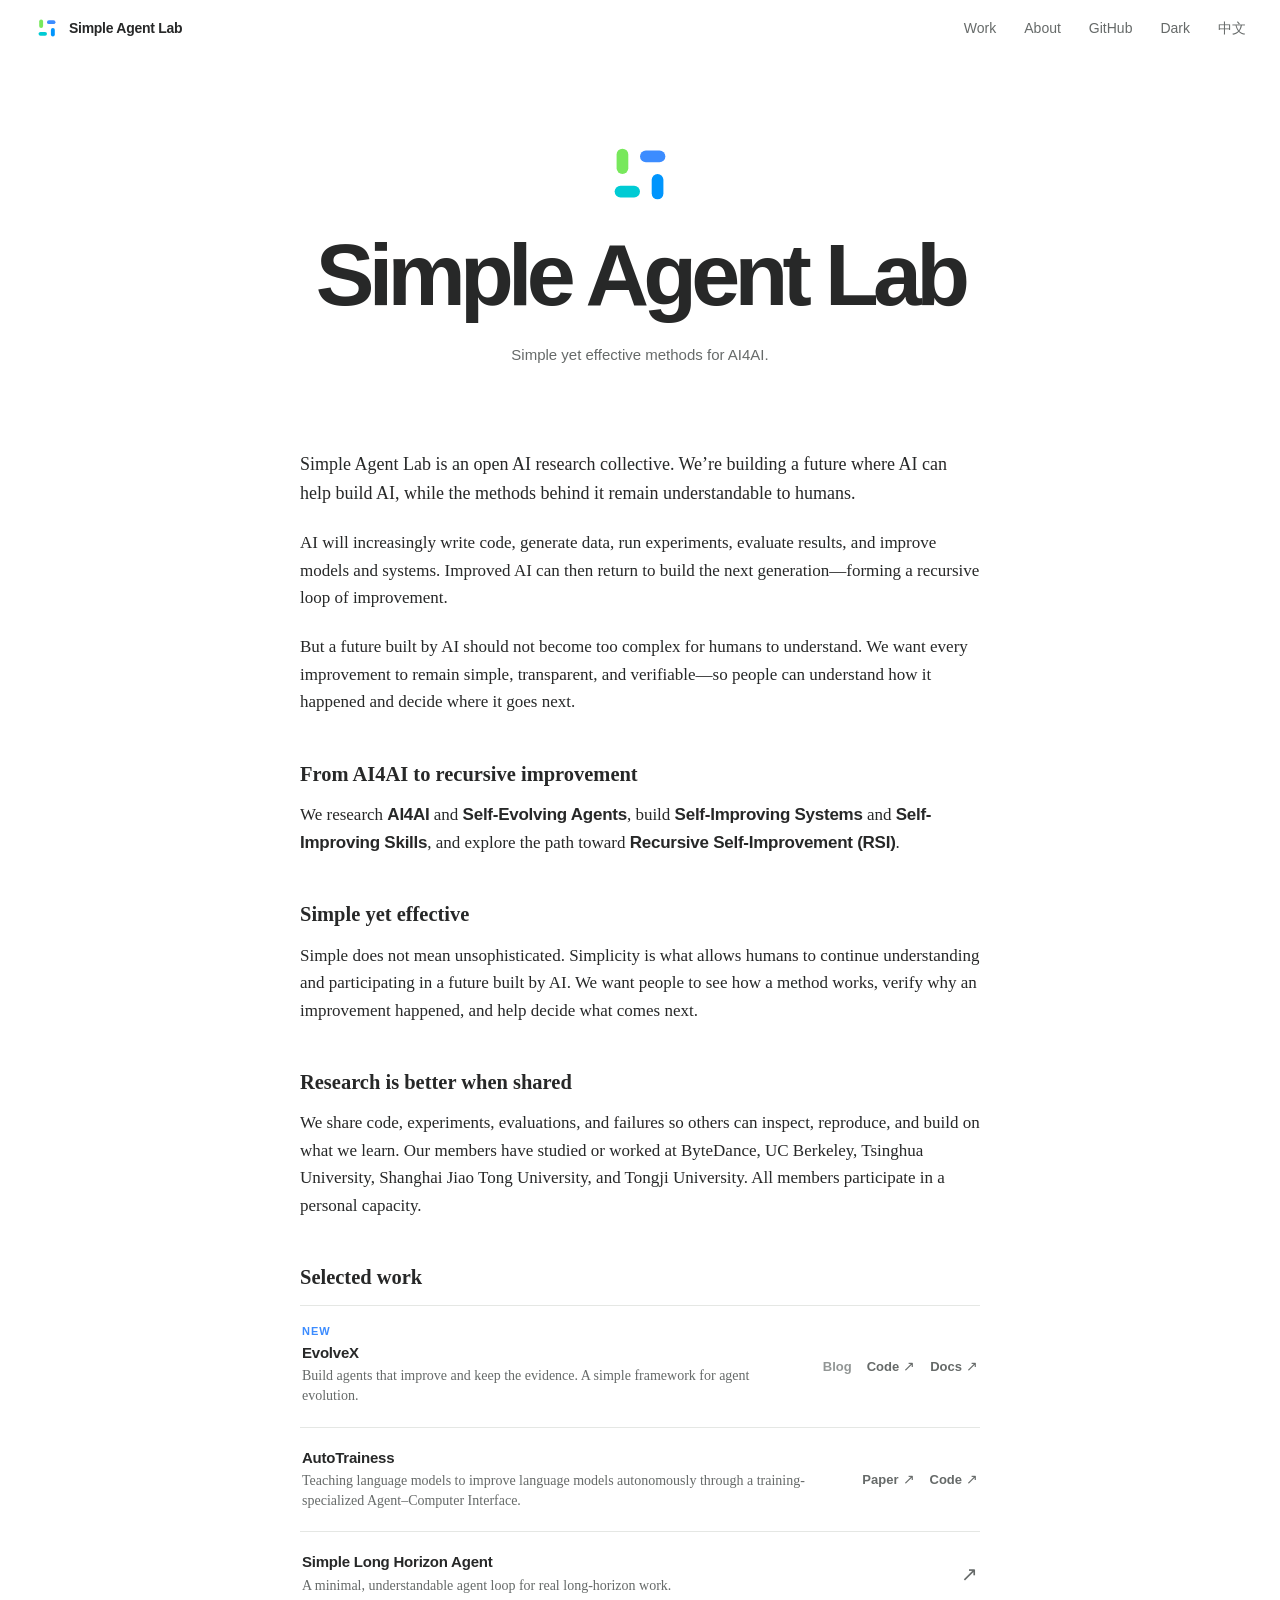
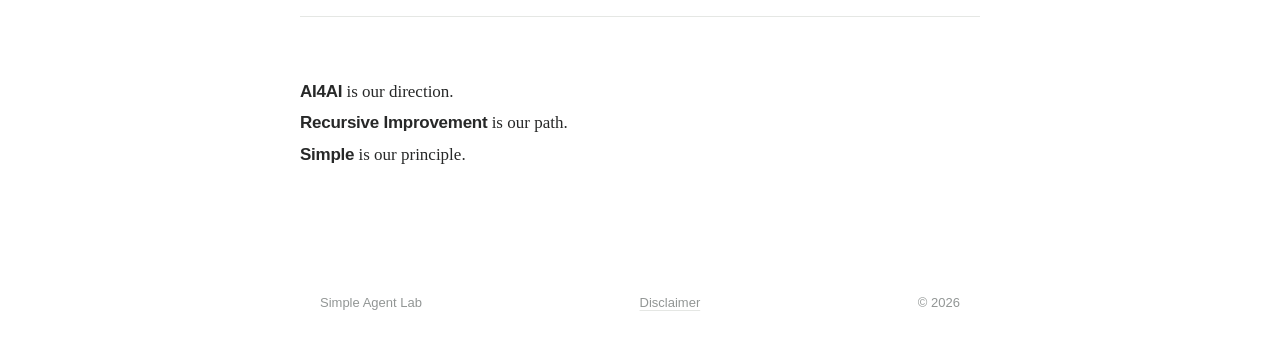
==== index.html @ ffb6e561 "Improve search visibility for EvolveX Add a dedicated indexable /evolvex/ landing page, surface Evol" ====
<!doctype html>
<html lang="en" data-lang="en">
  <head>
    <meta charset="utf-8" />
    <meta name="viewport" content="width=device-width, initial-scale=1" />
    <meta name="theme-color" content="#ffffff" />
    <meta
      name="google-site-verification"
      content="D94IoHgseJNY5YrF_3tcZM9igQlPpZqWRlPSXJP3W_g"
    />

    <title>Simple Agent Lab | EvolveX, Self-Evolving Agents, AI4AI &amp; RSI</title>
    <meta
      name="description"
      content="Simple Agent Lab builds EvolveX, an open-source framework for self-evolving agents, and researches self-improving systems and skills, AI4AI, and recursive self-improvement (RSI)."
    />
    <meta
      name="keywords"
      content="EvolveX, EvolveX framework, EvolveX agent framework, self-evolving agents, self-improving agents, self-improving systems, self-improving skills, agent self-improvement, AI self-improvement, recursive self-improvement, recursive improvement, RSI, AI agents, autonomous agents, adaptive AI agents, agent skills, agentic AI, AI4AI, autonomous AI research, 自进化智能体, 自改进智能体, 自改进系统, 自改进技能, 递归自我改进"
    />
    <meta name="robots" content="index, follow, max-image-preview:large" />
    <link rel="canonical" href="https://simpleagentlab.com/" />

    <meta property="og:title" content="Simple Agent Lab | EvolveX, Self-Evolving Agents, AI4AI &amp; RSI" />
    <meta
      property="og:description"
      content="Simple yet effective methods for self-evolving agents, self-improving systems and skills, AI4AI, and recursive self-improvement (RSI)."
    />
    <meta property="og:type" content="website" />
    <meta property="og:url" content="https://simpleagentlab.com/" />
    <meta property="og:site_name" content="Simple Agent Lab" />
    <meta property="og:image" content="https://simpleagentlab.com/assets/og.png" />
    <meta property="og:image:alt" content="Simple Agent Lab — Simple yet effective methods for AI4AI" />
    <meta property="og:image:width" content="1200" />
    <meta property="og:image:height" content="630" />
    <meta name="twitter:card" content="summary_large_image" />
    <meta name="twitter:title" content="Simple Agent Lab | EvolveX, Self-Evolving Agents, AI4AI &amp; RSI" />
    <meta
      name="twitter:description"
      content="Researching self-evolving agents, self-improving systems and skills, AI4AI, and RSI."
    />
    <meta name="twitter:image" content="https://simpleagentlab.com/assets/og.png" />
    <meta name="twitter:image:alt" content="Simple Agent Lab — Simple yet effective methods for AI4AI" />

    <script type="application/ld+json">
      {
        "@context": "https://schema.org",
        "@graph": [
          {
            "@type": "WebSite",
            "@id": "https://simpleagentlab.com/#website",
            "url": "https://simpleagentlab.com/",
            "name": "Simple Agent Lab",
            "description": "Simple yet effective methods for self-evolving agents, self-improving systems and skills, AI4AI, and recursive self-improvement.",
            "inLanguage": ["en", "zh-CN"],
            "keywords": [
              "EvolveX",
              "Self-evolving agents",
              "Self-improving agents",
              "Self-improving systems",
              "Self-improving skills",
              "Agent self-improvement",
              "AI self-improvement",
              "AI agents",
              "AI4AI",
              "Recursive self-improvement",
              "RSI"
            ],
            "publisher": {
              "@id": "https://simpleagentlab.com/#organization"
            }
          },
          {
            "@type": "Organization",
            "@id": "https://simpleagentlab.com/#organization",
            "url": "https://simpleagentlab.com/",
            "name": "Simple Agent Lab",
            "description": "An open AI research collective studying self-evolving agents, self-improving systems and skills, AI4AI, and recursive self-improvement.",
            "logo": "https://simpleagentlab.com/assets/logo.png",
            "knowsAbout": [
              "EvolveX",
              "Self-evolving agents",
              "Self-improving agents",
              "Self-improving systems",
              "Self-improving skills",
              "Agent self-improvement",
              "AI agents",
              "AI4AI",
              "Recursive self-improvement",
              "RSI"
            ],
            "sameAs": [
              "https://github.com/simple-agent-lab"
            ]
          },
          {
            "@type": "SoftwareSourceCode",
            "@id": "https://simpleagentlab.com/evolvex/#software",
            "name": "EvolveX",
            "url": "https://simpleagentlab.com/evolvex/",
            "codeRepository": "https://github.com/simple-agent-lab/EvolveX",
            "description": "EvolveX is an open-source framework for self-evolving agents: build agents that improve and keep the evidence.",
            "programmingLanguage": "Python",
            "license": "https://www.apache.org/licenses/LICENSE-2.0",
            "author": {
              "@id": "https://simpleagentlab.com/#organization"
            },
            "sameAs": [
              "https://github.com/simple-agent-lab/EvolveX",
              "https://simple-agent-lab.github.io/EvolveX/"
            ]
          }
        ]
      }
    </script>

    <link rel="icon" href="./assets/favicon.svg?v=4" type="image/svg+xml" />
    <link rel="stylesheet" href="./assets/styles.css" />
    <script>
      try {
        var root = document.documentElement;
        var savedLanguage = localStorage.getItem("simple-agent-lab-language-choice");
        var browserLanguages = navigator.languages && navigator.languages.length
          ? navigator.languages
          : [navigator.language || "en"];
        var browserLanguage = browserLanguages.some(function (language) {
          return language.toLowerCase().startsWith("zh");
        }) ? "zh" : "en";
        var language = savedLanguage === "en" || savedLanguage === "zh"
          ? savedLanguage
          : browserLanguage;
        root.dataset.lang = language;
        root.lang = language === "zh" ? "zh-CN" : "en";

        var savedTheme = localStorage.getItem("simple-agent-lab-theme");
        var theme = savedTheme === "light" || savedTheme === "dark"
          ? savedTheme
          : window.matchMedia("(prefers-color-scheme: dark)").matches
            ? "dark"
            : "light";
        root.dataset.theme = theme;
        root.style.colorScheme = theme;
        document.querySelector('meta[name="theme-color"]').setAttribute(
          "content",
          theme === "dark" ? "#111513" : "#ffffff"
        );
      } catch (error) {}
    </script>
    <script src="./assets/site.js" defer></script>
  </head>
  <body>
    <a class="skip-link" href="#main">
      <span class="lang-en" lang="en">Skip to content</span>
      <span class="lang-zh" lang="zh-CN">跳至正文</span>
    </a>

    <header class="site-header">
      <a class="small-brand" href="#top" aria-label="Simple Agent Lab home">
        <img src="./assets/logo.svg" width="26" height="26" alt="" />
        <span>Simple Agent Lab</span>
      </a>
      <nav aria-label="Primary navigation">
        <a href="#work">
          <span class="lang-en" lang="en">Work</span>
          <span class="lang-zh" lang="zh-CN">研究工作</span>
        </a>
        <a href="#about">
          <span class="lang-en" lang="en">About</span>
          <span class="lang-zh" lang="zh-CN">关于我们</span>
        </a>
        <a href="https://github.com/simple-agent-lab" target="_blank" rel="noreferrer">GitHub</a>
        <button class="theme-toggle" type="button" aria-label="Switch to dark theme">
          <span class="theme-action-en" lang="en">Dark</span>
          <span class="theme-action-zh" lang="zh-CN">深色</span>
        </button>
        <button class="language-toggle" type="button" aria-label="切换为中文">中文</button>
      </nav>
    </header>

    <div class="masthead" id="top">
      <img class="masthead-mark" src="./assets/logo.svg" width="78" height="78" alt="Simple Agent Lab loop mark" />
      <h1>Simple Agent Lab</h1>
      <p>
        <span class="lang-en" lang="en">Simple yet effective methods for AI4AI.</span>
        <span class="lang-zh" lang="zh-CN">探索 AI4AI 中 simple yet effective 的方法。</span>
      </p>
    </div>

    <main id="main">
      <article class="manifesto">
        <p class="opening">
          <span class="lang-en" lang="en">Simple Agent Lab is an open AI research collective. We’re building a future where AI can help build AI, while the methods behind it remain understandable to humans.</span>
          <span class="lang-zh" lang="zh-CN">Simple Agent Lab 是一个开放的 AI 研究共同体。我们希望构建一个由 AI 帮助创造、又能被人类理解的未来。</span>
        </p>

        <p>
          <span class="lang-en" lang="en">AI will increasingly write code, generate data, run experiments, evaluate results, and improve models and systems. Improved AI can then return to build the next generation—forming a recursive loop of improvement.</span>
          <span class="lang-zh" lang="zh-CN">AI 将越来越多地编写代码、生成数据、运行实验、评估结果，并改进模型与系统。改进后的 AI 可以继续参与下一轮构建，形成递归的改进闭环。</span>
        </p>

        <p>
          <span class="lang-en" lang="en">But a future built by AI should not become too complex for humans to understand. We want every improvement to remain simple, transparent, and verifiable—so people can understand how it happened and decide where it goes next.</span>
          <span class="lang-zh" lang="zh-CN">但由 AI 构建的未来，不应复杂到无法被人类理解。我们希望每一次改进都保持简单、透明、可验证，让人们能够理解它如何发生，并决定它走向何方。</span>
        </p>

        <h2>
          <span class="lang-en" lang="en">From AI4AI to recursive improvement</span>
          <span class="lang-zh" lang="zh-CN">从 AI4AI 走向递归改进</span>
        </h2>
        <p>
          <span class="lang-en" lang="en">We research <strong>AI4AI</strong> and <strong>Self-Evolving Agents</strong>, build <strong>Self-Improving Systems</strong> and <strong>Self-Improving Skills</strong>, and explore the path toward <strong>Recursive Self-Improvement (RSI)</strong>.</span>
          <span class="lang-zh" lang="zh-CN">我们研究 <strong>AI4AI</strong> 与 <strong>Self-Evolving Agents（自进化智能体）</strong>，构建 <strong>Self-Improving Systems（自改进系统）</strong>与 <strong>Self-Improving Skills（自改进技能）</strong>，并探索通往 <strong>Recursive Self-Improvement（RSI，递归自我改进）</strong> 的路径。</span>
        </p>
        <h2>
          <span class="lang-en" lang="en">Simple yet effective</span>
          <span class="lang-zh" lang="zh-CN">Simple yet effective</span>
        </h2>
        <p>
          <span class="lang-en" lang="en">Simple does not mean unsophisticated. Simplicity is what allows humans to continue understanding and participating in a future built by AI. We want people to see how a method works, verify why an improvement happened, and help decide what comes next.</span>
          <span class="lang-zh" lang="zh-CN">简单不代表简陋，简单是让人类始终能够理解并参与 AI 构建未来的前提。我们希望人们能够看懂方法如何工作，验证改进为何发生，并参与决定下一步。</span>
        </p>

        <h2>
          <span class="lang-en" lang="en">Research is better when shared</span>
          <span class="lang-zh" lang="zh-CN">研究因分享而进步</span>
        </h2>
        <p>
          <span class="lang-en" lang="en">We share code, experiments, evaluations, and failures so others can inspect, reproduce, and build on what we learn. Our members have studied or worked at ByteDance, UC Berkeley, Tsinghua University, Shanghai Jiao Tong University, and Tongji University. All members participate in a personal capacity.</span>
          <span class="lang-zh" lang="zh-CN">我们分享代码、实验、评测与失败，让更多人能够检查、复现并继续推进这些探索。我们的成员曾在 ByteDance、UC Berkeley、清华大学、上海交通大学和同济大学学习或工作。所有成员均以个人身份参与。</span>
        </p>
        <section id="work" class="work-section">
          <h2>
            <span class="lang-en" lang="en">Selected work</span>
            <span class="lang-zh" lang="zh-CN">代表工作</span>
          </h2>
          <div class="work-list">
            <div class="work-item">
              <a
                class="work-summary"
                href="./evolvex/"
                aria-label="EvolveX — self-evolving agent framework"
              >
                <span class="work-tag">
                  <span class="lang-en" lang="en">New</span>
                  <span class="lang-zh" lang="zh-CN">最新</span>
                </span>
                <strong>EvolveX</strong>
                <small>
                  <span class="lang-en" lang="en">Build agents that improve and keep the evidence. A simple framework for agent evolution.</span>
                  <span class="lang-zh" lang="zh-CN">让智能体持续改进，并保留证据。一个简单的智能体进化框架。</span>
                </small>
              </a>
              <span class="work-actions">
                <span class="work-action-soon" aria-disabled="true" title="Coming soon">
                  <span class="lang-en" lang="en">Blog</span>
                  <span class="lang-zh" lang="zh-CN">博客</span>
                </span>
                <a href="https://github.com/simple-agent-lab/EvolveX" target="_blank" rel="noreferrer">
                  <span>Code</span>
                  <b aria-hidden="true">↗</b>
                </a>
                <a href="https://simple-agent-lab.github.io/EvolveX/" target="_blank" rel="noreferrer">
                  <span class="lang-en" lang="en">Docs</span>
                  <span class="lang-zh" lang="zh-CN">文档</span>
                  <b aria-hidden="true">↗</b>
                </a>
              </span>
            </div>
            <div class="work-item">
              <a
                class="work-summary"
                href="https://arxiv.org/abs/2606.31551"
                target="_blank"
                rel="noreferrer"
                aria-label="AutoTrainess paper"
              >
                <strong>AutoTrainess</strong>
                <small>
                  <span class="lang-en" lang="en">Teaching language models to improve language models autonomously through a training-specialized Agent–Computer Interface.</span>
                  <span class="lang-zh" lang="zh-CN">通过面向训练的专用 Agent–Computer Interface，让语言模型自主改进语言模型。</span>
                </small>
              </a>
              <span class="work-actions">
                <a href="https://arxiv.org/abs/2606.31551" target="_blank" rel="noreferrer">
                  <span class="lang-en" lang="en">Paper</span>
                  <span class="lang-zh" lang="zh-CN">论文</span>
                  <b aria-hidden="true">↗</b>
                </a>
                <a href="https://github.com/simple-agent-lab/AutoTrainess" target="_blank" rel="noreferrer">
                  <span>Code</span>
                  <b aria-hidden="true">↗</b>
                </a>
              </span>
            </div>
            <a href="https://github.com/simple-agent-lab/simple-long-horizon-agent" target="_blank" rel="noreferrer">
              <span>
                <strong>Simple Long Horizon Agent</strong>
                <small>
                  <span class="lang-en" lang="en">A minimal, understandable agent loop for real long-horizon work.</span>
                  <span class="lang-zh" lang="zh-CN">一个保持简单、可理解，同时面向真实长程任务的 Agent Loop。</span>
                </small>
              </span>
              <b aria-hidden="true">↗</b>
            </a>
          </div>
        </section>

        <section id="about" class="closing">
          <p><strong>AI4AI</strong> <span class="lang-en" lang="en">is our direction.</span><span class="lang-zh" lang="zh-CN">是我们的方向。</span></p>
          <p><strong>Recursive Improvement</strong> <span class="lang-en" lang="en">is our path.</span><span class="lang-zh" lang="zh-CN">是我们的路径。</span></p>
          <p><strong>Simple</strong> <span class="lang-en" lang="en">is our principle.</span><span class="lang-zh" lang="zh-CN">是我们的原则。</span></p>
        </section>
      </article>
    </main>

    <footer>
      <span>Simple Agent Lab</span>
      <a href="./disclaimer.html">
        <span class="lang-en" lang="en">Disclaimer</span>
        <span class="lang-zh" lang="zh-CN">免责声明</span>
      </a>
      <span>© 2026</span>
    </footer>
  </body>
</html>
---- assets/styles.css ----
:root {
  --bg: #ffffff;
  --fg: #272828;
  --soft: #666a69;
  --faint: #929695;
  --rule: #e5e7e4;
  --header: rgba(255, 255, 255, .94);
  --selection: rgba(0, 203, 212, .18);
  --focus: #3c8cff;
  --blue: #3c8cff;
  --serif: "Iowan Old Style", "Songti SC", "Noto Serif CJK SC", Georgia, serif;
  --sans: -apple-system, BlinkMacSystemFont, "Segoe UI", "PingFang SC", "Microsoft YaHei", sans-serif;
  color-scheme: light dark;
}

:root[data-theme="dark"] {
  --bg: #111513;
  --fg: #eef1ed;
  --soft: #c4cbc7;
  --faint: #939e99;
  --rule: #323a35;
  --header: rgba(17, 21, 19, .94);
  --selection: #5a3a32;
  --focus: #ef8068;
}

* { box-sizing: border-box; margin: 0; padding: 0; }
html { scroll-behavior: smooth; scroll-padding-top: 72px; background: var(--bg); }
body {
  min-height: 100vh;
  color: var(--fg);
  background: var(--bg);
  font-family: var(--serif);
  font-size: 17px;
  line-height: 1.62;
  text-rendering: optimizeLegibility;
  -webkit-font-smoothing: antialiased;
}
a { color: inherit; text-underline-offset: 3px; }
button, a { -webkit-tap-highlight-color: transparent; }
button { font: inherit; }
::selection { background: var(--selection); }
:focus-visible { outline: 2px solid var(--focus); outline-offset: 4px; }
.lang-zh, :root[data-lang="zh"] .lang-en { display: none; }
:root[data-lang="zh"] .lang-zh { display: inline; }
.theme-action-zh, :root[data-lang="zh"] .theme-action-en { display: none; }
:root[data-lang="zh"] .theme-action-zh { display: inline; }

.skip-link {
  position: fixed;
  z-index: 200;
  top: 10px;
  left: 12px;
  transform: translateY(-180%);
  padding: 8px 12px;
  color: #fff;
  background: var(--fg);
  font: 650 13px/1 var(--sans);
}
.skip-link:focus { transform: translateY(0); }

.site-header {
  position: fixed;
  z-index: 100;
  inset: 0 0 auto;
  height: 56px;
  display: flex;
  align-items: center;
  justify-content: space-between;
  padding: 0 clamp(18px, 3vw, 34px);
  background: var(--header);
  backdrop-filter: blur(12px);
}
.small-brand {
  display: flex;
  align-items: center;
  gap: 9px;
  font: 650 14px/1 var(--sans);
  letter-spacing: -.02em;
  text-decoration: none;
}
.site-header nav { display: flex; align-items: center; gap: clamp(14px, 2.4vw, 28px); }
.site-header nav a, .site-header nav button {
  border: 0;
  color: var(--soft);
  background: transparent;
  font: 450 14px/1 var(--sans);
  text-decoration: none;
  cursor: pointer;
}
.site-header nav a:hover, .site-header nav button:hover { color: var(--fg); text-decoration: underline; }

.masthead {
  min-height: 50vh;
  display: flex;
  flex-direction: column;
  align-items: center;
  justify-content: center;
  padding: 128px 24px 78px;
  text-align: center;
}
.masthead-mark {
  width: 78px;
  height: 78px;
  margin-bottom: 20px;
  animation: recursive-loop 6.5s cubic-bezier(.65, -.1, .3, 1.12) .4s infinite;
}
/* Each recursive cycle makes four quarter turns, then rests for two seconds
   before beginning again. */
@keyframes recursive-loop {
  0% { transform: rotate(0turn); }
  10%, 20% { transform: rotate(.25turn); }
  30%, 40% { transform: rotate(.5turn); }
  50%, 60% { transform: rotate(.75turn); }
  70%, 100% { transform: rotate(1turn); }
}
.masthead h1 {
  font: 650 clamp(30px, 7.8vw, 88px)/.95 var(--sans);
  letter-spacing: -.065em;
  white-space: nowrap;
}
.masthead p { margin-top: 27px; color: var(--soft); font: 450 15px/1.4 var(--sans); }

main { width: 100%; padding: 0 20px; }
.manifesto { max-width: 680px; margin: 0 auto; }
.manifesto p { margin-bottom: 1.35rem; }
.manifesto .opening { font-size: 18px; line-height: 1.6; }
.manifesto h2 {
  margin: 2.8rem 0 .8rem;
  font: 700 1.28rem/1.35 var(--serif);
  text-align: left;
}
.manifesto strong {
  font-family: var(--sans);
  font-weight: 700;
  letter-spacing: -.015em;
}
.work-section { scroll-margin-top: 70px; }
.work-list { border-top: 1px solid var(--rule); }
.work-list > a,
.work-item {
  display: flex;
  align-items: center;
  justify-content: space-between;
  gap: 24px;
  padding: 20px 2px;
  border-bottom: 1px solid var(--rule);
}
.work-list > a {
  text-decoration: none;
}
.work-list > a:hover strong { text-decoration: underline; }
.work-list > a > span,
.work-summary { display: flex; flex-direction: column; gap: 3px; }
.work-list strong { font: 700 15px/1.35 var(--sans); }
.work-list small { color: var(--soft); font-size: 14px; line-height: 1.45; }
.work-list b { color: var(--soft); font: 400 20px/1 var(--sans); }
.work-summary {
  flex: 1;
  color: inherit;
  text-decoration: none;
}
.work-tag {
  align-self: flex-start;
  margin-bottom: 3px;
  color: var(--blue);
  font: 700 11px/1 var(--sans);
  letter-spacing: .09em;
  text-transform: uppercase;
}
.work-summary:hover .work-tag { text-decoration: none; }
.work-summary:hover strong { text-decoration: underline; }
.work-actions {
  display: flex;
  flex: 0 0 auto;
  gap: 15px;
}
.work-actions a {
  display: inline-flex;
  align-items: center;
  gap: 4px;
  color: var(--soft);
  font: 600 13px/1 var(--sans);
  text-decoration: none;
}
.work-actions a:hover { color: var(--fg); text-decoration: underline; }
.work-actions b { font-size: 14px; }
.work-action-soon {
  display: inline-flex;
  align-items: center;
  color: var(--faint);
  font: 600 13px/1 var(--sans);
  cursor: default;
}

.closing {
  margin: 3.8rem 0 0;
  padding: 0;
  border: 0;
  text-align: left;
}
.closing p { margin: 0 0 .25rem; font-size: 17px; }

footer {
  max-width: 680px;
  display: flex;
  justify-content: space-between;
  gap: 20px;
  flex-wrap: wrap;
  margin: 8rem auto 0;
  padding: 0 20px 28px;
  color: var(--faint);
  font: 450 13px/1 var(--sans);
}
footer a { text-decoration-color: var(--rule); }
footer a:hover { color: var(--fg); }

.legal-page {
  max-width: 680px;
  min-height: calc(100vh - 160px);
  margin: 0 auto;
  padding-top: 132px;
}
.legal-page .eyebrow {
  margin-bottom: 14px;
  color: var(--faint);
  font: 650 12px/1 var(--sans);
  letter-spacing: .08em;
  text-transform: uppercase;
}
.legal-page h1 {
  margin-bottom: 2.4rem;
  font: 650 clamp(30px, 6vw, 52px)/1.05 var(--sans);
  letter-spacing: -.05em;
}
.legal-page h2 {
  margin: 2.4rem 0 .7rem;
  font: 700 1.15rem/1.35 var(--serif);
}
.legal-page p { margin-bottom: 1.25rem; }
.legal-page .back-link {
  display: inline-block;
  margin-top: 2rem;
  color: var(--soft);
  font: 500 14px/1.4 var(--sans);
}

@media (max-width: 640px) {
  body { font-size: 16px; }
  .small-brand span { display: none; }
  .site-header nav { gap: 16px; }
  .site-header nav a:first-child { display: none; }
  .masthead { min-height: 46vh; padding-top: 112px; }
  .masthead-mark { width: 64px; height: 64px; }
  .manifesto .opening { font-size: 17px; }
  .manifesto h2 { margin-top: 2.5rem; }
  .work-item { align-items: flex-start; flex-direction: column; gap: 13px; }
  .legal-page { padding-top: 112px; }
  footer { margin-top: 6rem; }
}

@media (prefers-reduced-motion: reduce) {
  html { scroll-behavior: auto; }
  .masthead-mark { animation: none; }
}
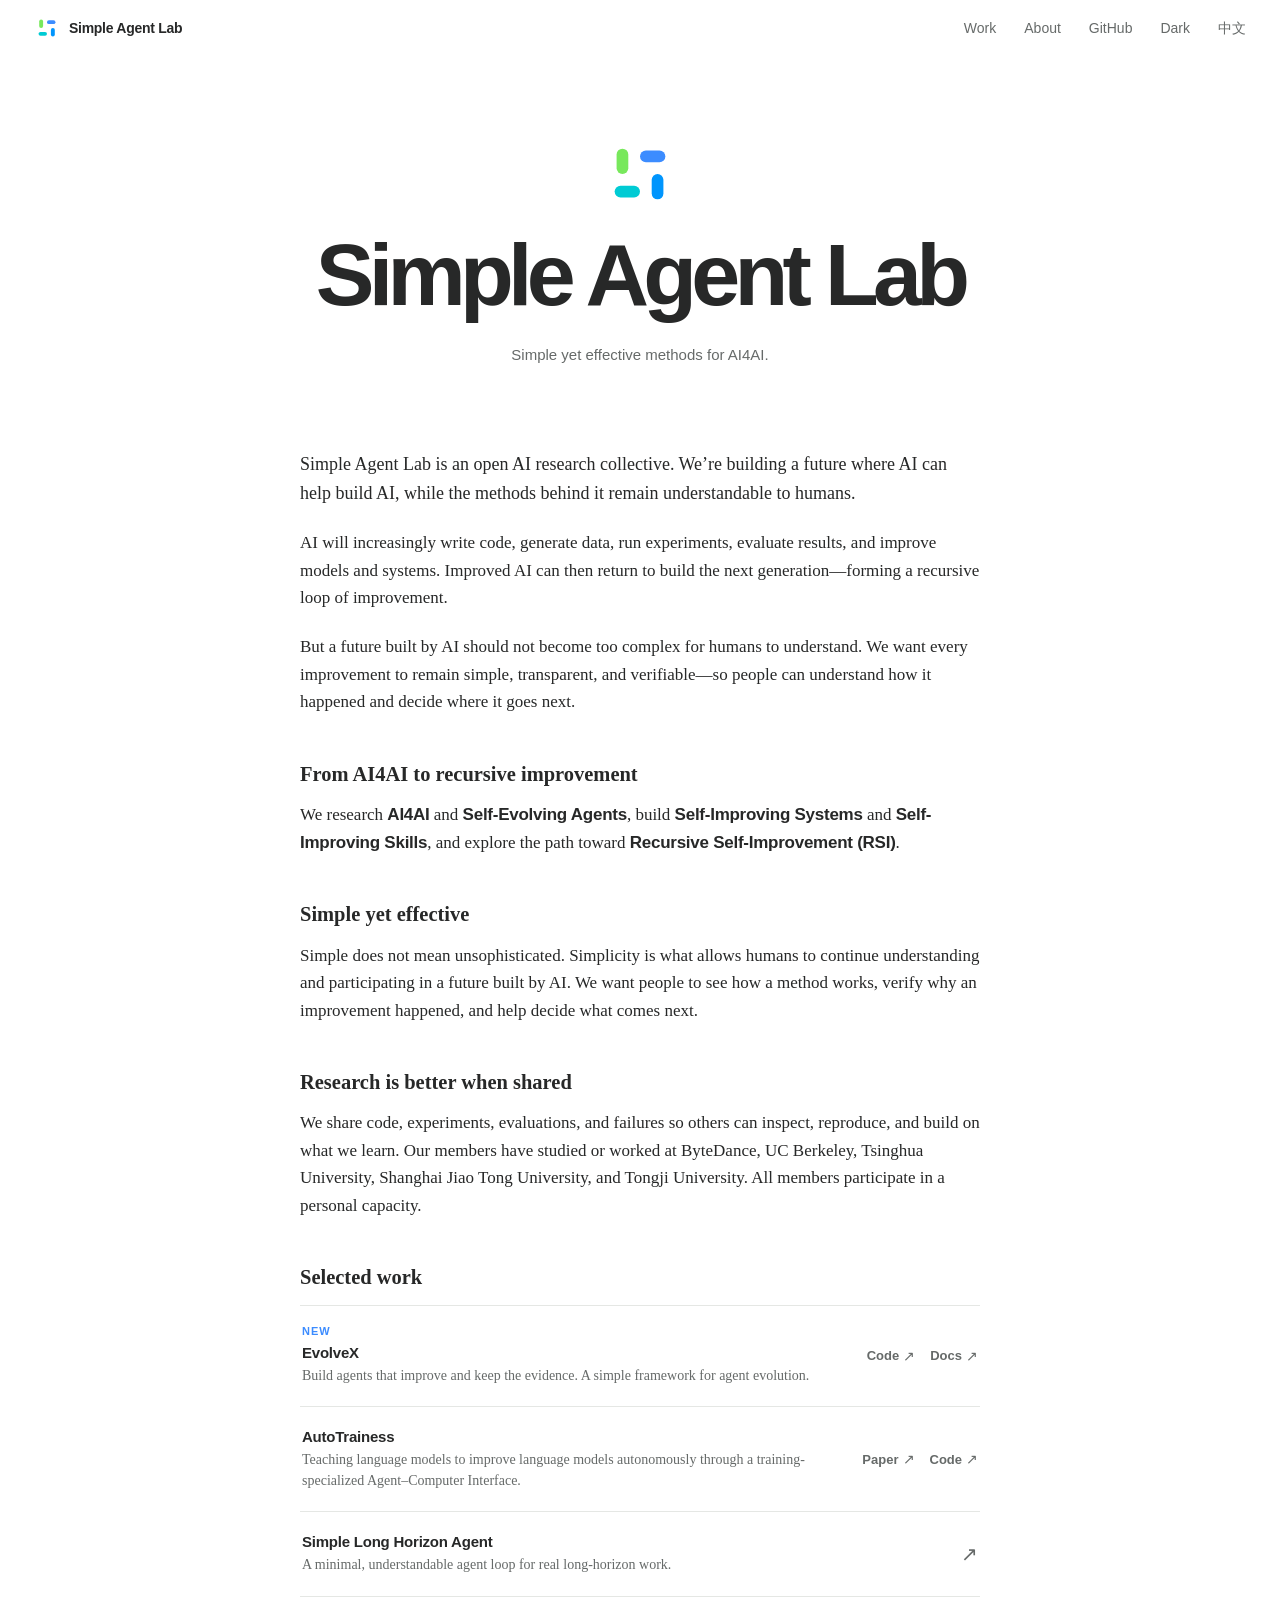
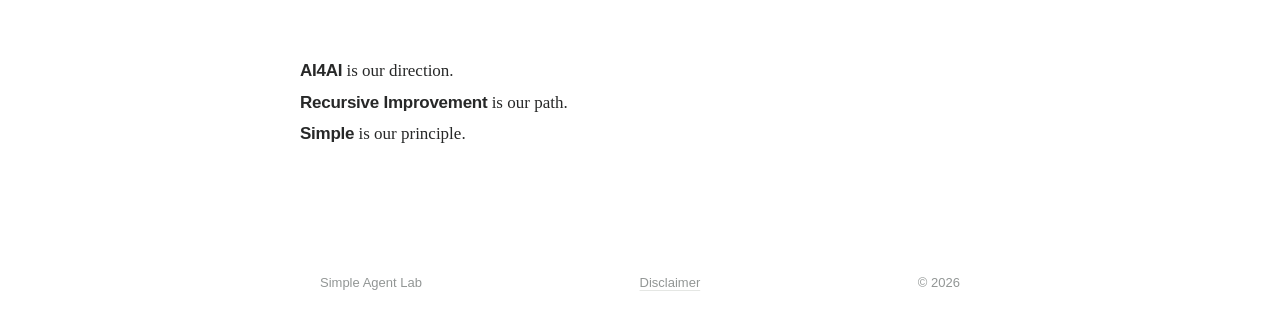
==== commit de0be288: "Remove the placeholder Blog action from the EvolveX work item Co-Authored-By: Claude Fable 5 <norepl" ====
--- a/index.html
+++ b/index.html
@@ -251,10 +251,6 @@
                 </small>
               </a>
               <span class="work-actions">
-                <span class="work-action-soon" aria-disabled="true" title="Coming soon">
-                  <span class="lang-en" lang="en">Blog</span>
-                  <span class="lang-zh" lang="zh-CN">博客</span>
-                </span>
                 <a href="https://github.com/simple-agent-lab/EvolveX" target="_blank" rel="noreferrer">
                   <span>Code</span>
                   <b aria-hidden="true">↗</b>
--- a/assets/styles.css
+++ b/assets/styles.css
@@ -245,7 +245,100 @@
   font: 500 14px/1.4 var(--sans);
 }
 
+.project-page { max-width: 760px; }
+.project-page h1 { margin-bottom: 1rem; }
+.project-page .tagline {
+  margin-bottom: .5rem;
+  font: 650 19px/1.5 var(--sans);
+  letter-spacing: -.02em;
+}
+.project-page .subtitle { color: var(--soft); margin-bottom: 1.4rem; }
+.project-page h3 { margin: 2rem 0 .4rem; font: 700 1.02rem/1.35 var(--serif); }
+.page-actions {
+  display: flex;
+  flex-wrap: wrap;
+  gap: 18px;
+  margin-bottom: 2.8rem;
+}
+.page-actions a {
+  display: inline-flex;
+  align-items: center;
+  gap: 4px;
+  color: var(--soft);
+  font: 600 13px/1 var(--sans);
+  text-decoration: none;
+}
+.page-actions a:hover { color: var(--fg); text-decoration: underline; }
+.page-actions b { font: 400 14px/1 var(--sans); }
+.project-page figure { margin: 1.8rem 0 2rem; }
+.project-page figure img {
+  display: block;
+  width: 100%;
+  height: auto;
+  border-radius: 14px;
+}
+.project-page figure.framed img { border: 1px solid var(--rule); }
+.project-page figcaption {
+  margin-top: 10px;
+  color: var(--faint);
+  font: 450 13px/1.5 var(--sans);
+  text-align: center;
+}
+.project-page .loop-line {
+  margin: 1.4rem 0;
+  font: 650 15px/1.6 var(--sans);
+  letter-spacing: .01em;
+  text-align: center;
+}
+.project-page code {
+  padding: 2px 6px;
+  border-radius: 5px;
+  background: var(--rule);
+  font: 500 .82em ui-monospace, SFMono-Regular, Menlo, Consolas, monospace;
+}
+.table-scroll { margin: 1.4rem 0 1.8rem; overflow-x: auto; }
+.table-scroll table { min-width: 560px; }
+.project-page table {
+  width: 100%;
+  border-collapse: collapse;
+  font: 450 14px/1.5 var(--sans);
+}
+.project-page th {
+  padding: 8px 16px 8px 0;
+  border-bottom: 1px solid var(--fg);
+  color: var(--fg);
+  font: 650 13px/1.4 var(--sans);
+  text-align: left;
+  vertical-align: bottom;
+}
+.project-page td {
+  padding: 9px 16px 9px 0;
+  border-bottom: 1px solid var(--rule);
+  color: var(--soft);
+  vertical-align: top;
+}
+.project-page td strong { color: var(--fg); }
+.showcase-grid {
+  display: grid;
+  grid-template-columns: 1fr 1fr;
+  gap: 18px;
+  margin: 1.6rem 0 1.8rem;
+}
+.showcase-grid figure { margin: 0; }
+.showcase-grid figure img { border: 1px solid var(--rule); }
+.showcase-grid figcaption { text-align: left; }
+.showcase-grid figcaption strong {
+  display: block;
+  margin-bottom: 3px;
+  color: var(--fg);
+  font: 650 13px/1.4 var(--sans);
+}
+.project-page ol, .project-page ul { margin: 0 0 1.25rem 1.35rem; }
+.project-page li { margin-bottom: .45rem; }
+.project-page li::marker { color: var(--faint); }
+
 @media (max-width: 640px) {
+  .showcase-grid { grid-template-columns: 1fr; }
   body { font-size: 16px; }
   .small-brand span { display: none; }
   .site-header nav { gap: 16px; }
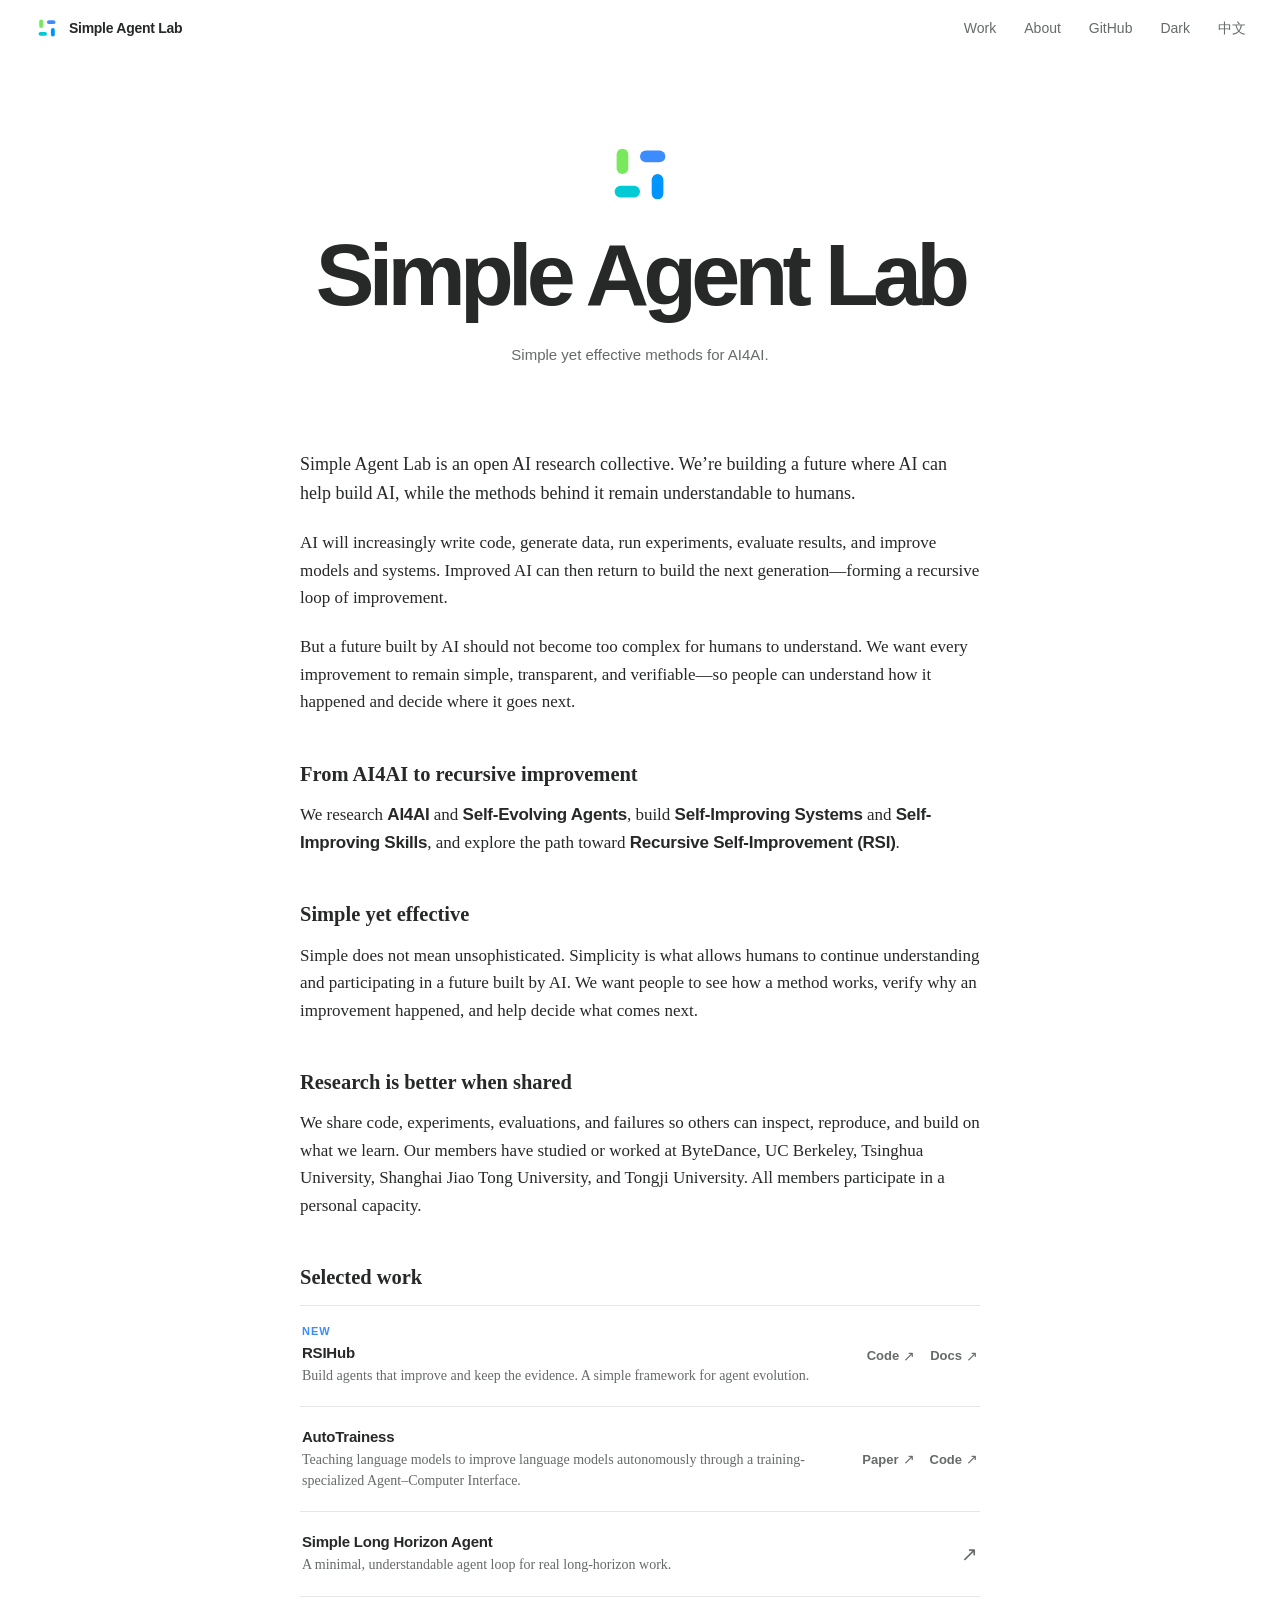
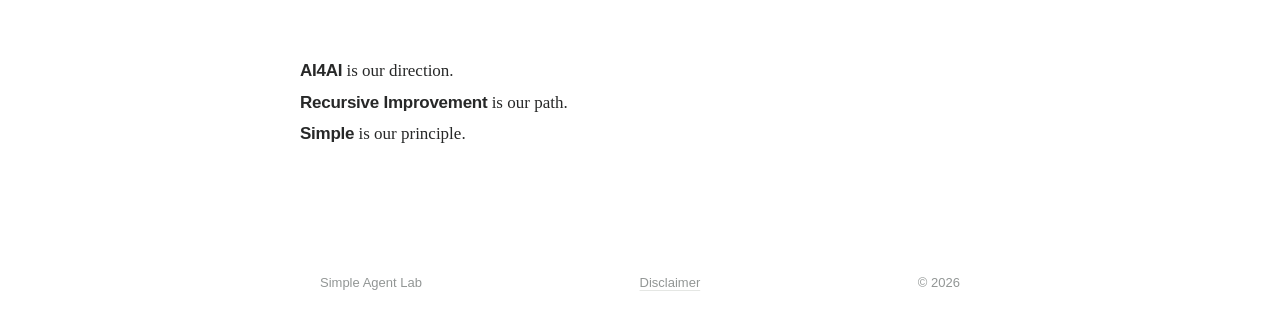
==== commit 166e402f: "feat: feature RSIHub on homepage" ====
--- a/index.html
+++ b/index.html
@@ -9,19 +9,19 @@
       content="D94IoHgseJNY5YrF_3tcZM9igQlPpZqWRlPSXJP3W_g"
     />
 
-    <title>Simple Agent Lab | EvolveX, Self-Evolving Agents, AI4AI &amp; RSI</title>
+    <title>Simple Agent Lab | RSIHub, Self-Evolving Agents, AI4AI &amp; RSI</title>
     <meta
       name="description"
-      content="Simple Agent Lab builds EvolveX, an open-source framework for self-evolving agents, and researches self-improving systems and skills, AI4AI, and recursive self-improvement (RSI)."
+      content="Simple Agent Lab builds RSIHub, an open-source framework for self-evolving agents, and researches self-improving systems and skills, AI4AI, and recursive self-improvement (RSI)."
     />
     <meta
       name="keywords"
-      content="EvolveX, EvolveX framework, EvolveX agent framework, self-evolving agents, self-improving agents, self-improving systems, self-improving skills, agent self-improvement, AI self-improvement, recursive self-improvement, recursive improvement, RSI, AI agents, autonomous agents, adaptive AI agents, agent skills, agentic AI, AI4AI, autonomous AI research, 自进化智能体, 自改进智能体, 自改进系统, 自改进技能, 递归自我改进"
+      content="RSIHub, RSIHub framework, RSIHub agent framework, self-evolving agents, self-improving agents, self-improving systems, self-improving skills, agent self-improvement, AI self-improvement, recursive self-improvement, recursive improvement, RSI, AI agents, autonomous agents, adaptive AI agents, agent skills, agentic AI, AI4AI, autonomous AI research, 自进化智能体, 自改进智能体, 自改进系统, 自改进技能, 递归自我改进"
     />
     <meta name="robots" content="index, follow, max-image-preview:large" />
     <link rel="canonical" href="https://simpleagentlab.com/" />
 
-    <meta property="og:title" content="Simple Agent Lab | EvolveX, Self-Evolving Agents, AI4AI &amp; RSI" />
+    <meta property="og:title" content="Simple Agent Lab | RSIHub, Self-Evolving Agents, AI4AI &amp; RSI" />
     <meta
       property="og:description"
       content="Simple yet effective methods for self-evolving agents, self-improving systems and skills, AI4AI, and recursive self-improvement (RSI)."
@@ -34,7 +34,7 @@
     <meta property="og:image:width" content="1200" />
     <meta property="og:image:height" content="630" />
     <meta name="twitter:card" content="summary_large_image" />
-    <meta name="twitter:title" content="Simple Agent Lab | EvolveX, Self-Evolving Agents, AI4AI &amp; RSI" />
+    <meta name="twitter:title" content="Simple Agent Lab | RSIHub, Self-Evolving Agents, AI4AI &amp; RSI" />
     <meta
       name="twitter:description"
       content="Researching self-evolving agents, self-improving systems and skills, AI4AI, and RSI."
@@ -54,7 +54,7 @@
             "description": "Simple yet effective methods for self-evolving agents, self-improving systems and skills, AI4AI, and recursive self-improvement.",
             "inLanguage": ["en", "zh-CN"],
             "keywords": [
-              "EvolveX",
+              "RSIHub",
               "Self-evolving agents",
               "Self-improving agents",
               "Self-improving systems",
@@ -78,7 +78,7 @@
             "description": "An open AI research collective studying self-evolving agents, self-improving systems and skills, AI4AI, and recursive self-improvement.",
             "logo": "https://simpleagentlab.com/assets/logo.png",
             "knowsAbout": [
-              "EvolveX",
+              "RSIHub",
               "Self-evolving agents",
               "Self-improving agents",
               "Self-improving systems",
@@ -95,19 +95,19 @@
           },
           {
             "@type": "SoftwareSourceCode",
-            "@id": "https://simpleagentlab.com/evolvex/#software",
-            "name": "EvolveX",
-            "url": "https://simpleagentlab.com/evolvex/",
-            "codeRepository": "https://github.com/simple-agent-lab/EvolveX",
-            "description": "EvolveX is an open-source framework for self-evolving agents: build agents that improve and keep the evidence.",
+            "@id": "https://simpleagentlab.com/rsihub/#software",
+            "name": "RSIHub",
+            "url": "https://simpleagentlab.com/rsihub/",
+            "codeRepository": "https://github.com/simple-agent-lab/RSIHub",
+            "description": "RSIHub is an open-source framework for self-evolving agents: build agents that improve and keep the evidence.",
             "programmingLanguage": "Python",
             "license": "https://www.apache.org/licenses/LICENSE-2.0",
             "author": {
               "@id": "https://simpleagentlab.com/#organization"
             },
             "sameAs": [
-              "https://github.com/simple-agent-lab/EvolveX",
-              "https://simple-agent-lab.github.io/EvolveX/"
+              "https://github.com/simple-agent-lab/RSIHub",
+              "https://simpleagentlab.com/RSIHub/"
             ]
           }
         ]
@@ -237,25 +237,25 @@
             <div class="work-item">
               <a
                 class="work-summary"
-                href="./evolvex/"
-                aria-label="EvolveX — self-evolving agent framework"
+                href="./rsihub/"
+                aria-label="RSIHub — self-evolving agent framework"
               >
                 <span class="work-tag">
                   <span class="lang-en" lang="en">New</span>
                   <span class="lang-zh" lang="zh-CN">最新</span>
                 </span>
-                <strong>EvolveX</strong>
+                <strong>RSIHub</strong>
                 <small>
                   <span class="lang-en" lang="en">Build agents that improve and keep the evidence. A simple framework for agent evolution.</span>
                   <span class="lang-zh" lang="zh-CN">让智能体持续改进，并保留证据。一个简单的智能体进化框架。</span>
                 </small>
               </a>
               <span class="work-actions">
-                <a href="https://github.com/simple-agent-lab/EvolveX" target="_blank" rel="noreferrer">
+                <a href="https://github.com/simple-agent-lab/RSIHub" target="_blank" rel="noreferrer">
                   <span>Code</span>
                   <b aria-hidden="true">↗</b>
                 </a>
-                <a href="https://simple-agent-lab.github.io/EvolveX/" target="_blank" rel="noreferrer">
+                <a href="https://simpleagentlab.com/RSIHub/" target="_blank" rel="noreferrer">
                   <span class="lang-en" lang="en">Docs</span>
                   <span class="lang-zh" lang="zh-CN">文档</span>
                   <b aria-hidden="true">↗</b>
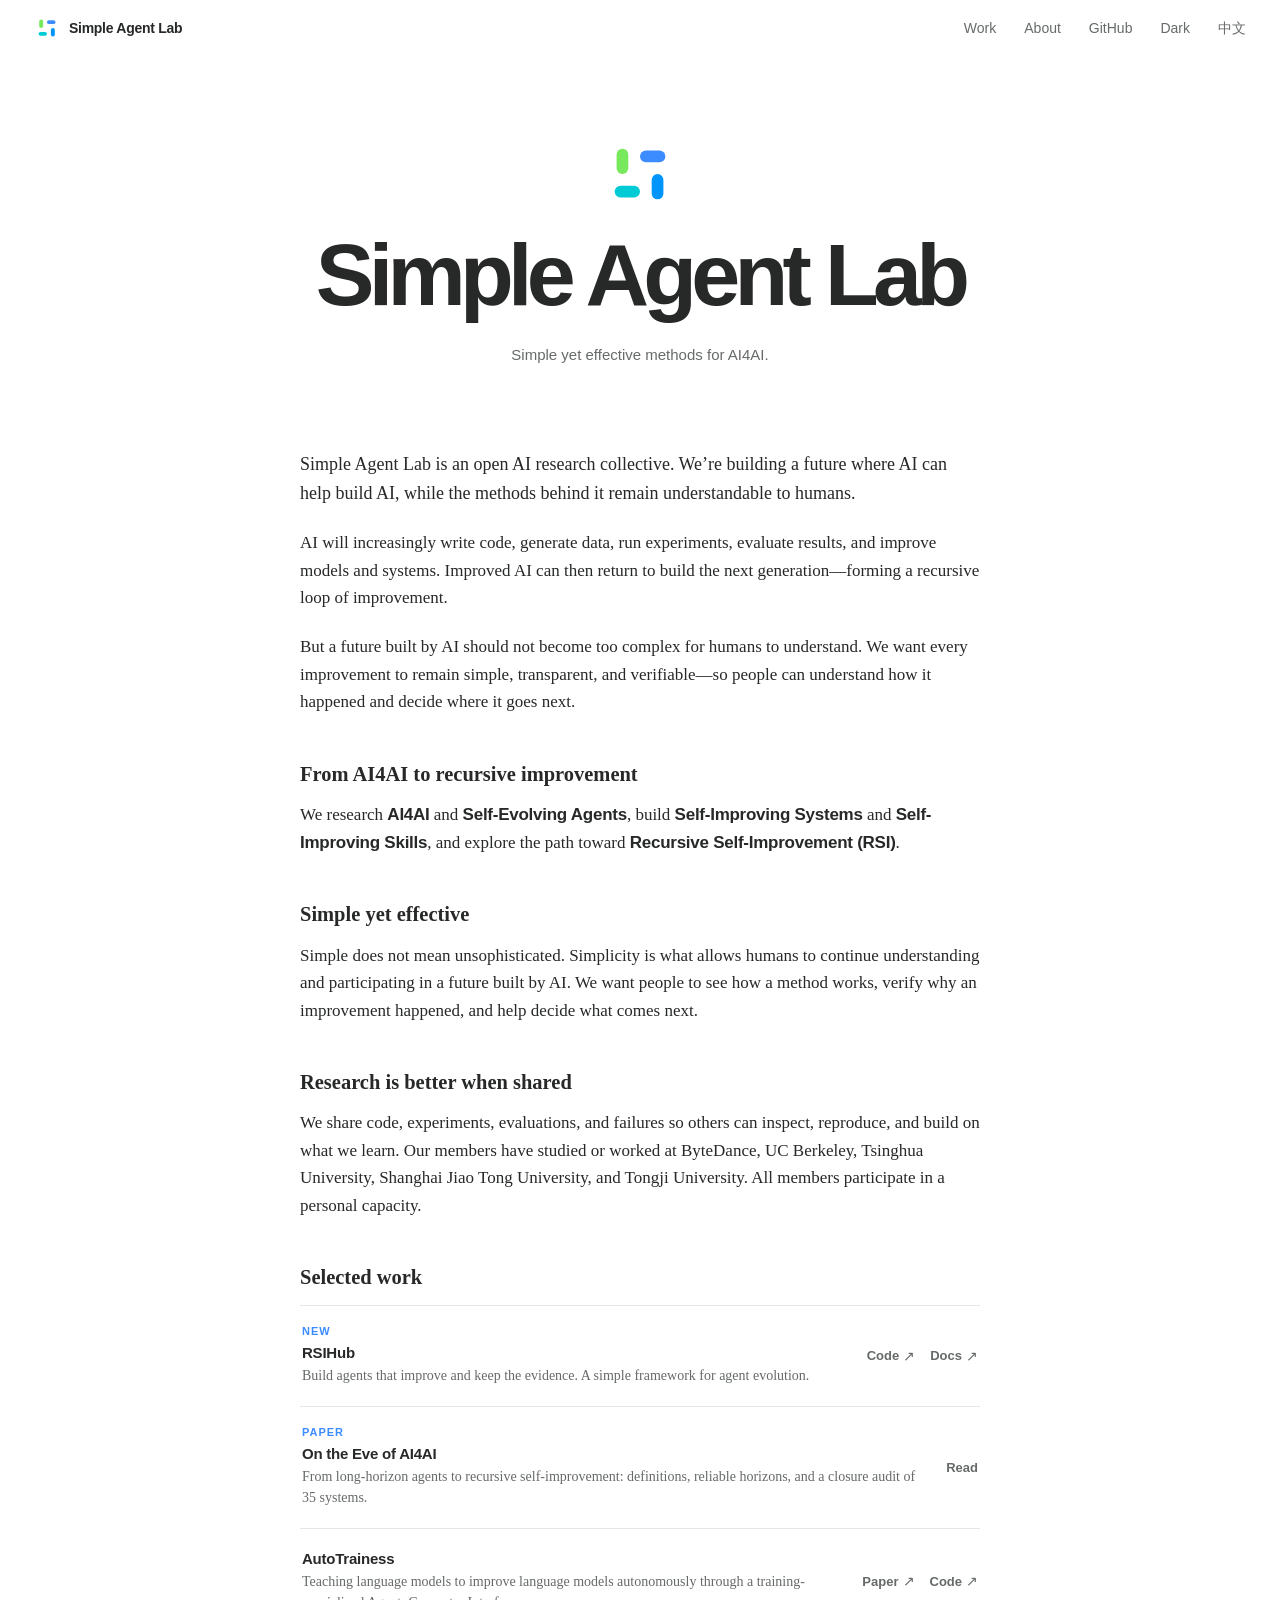
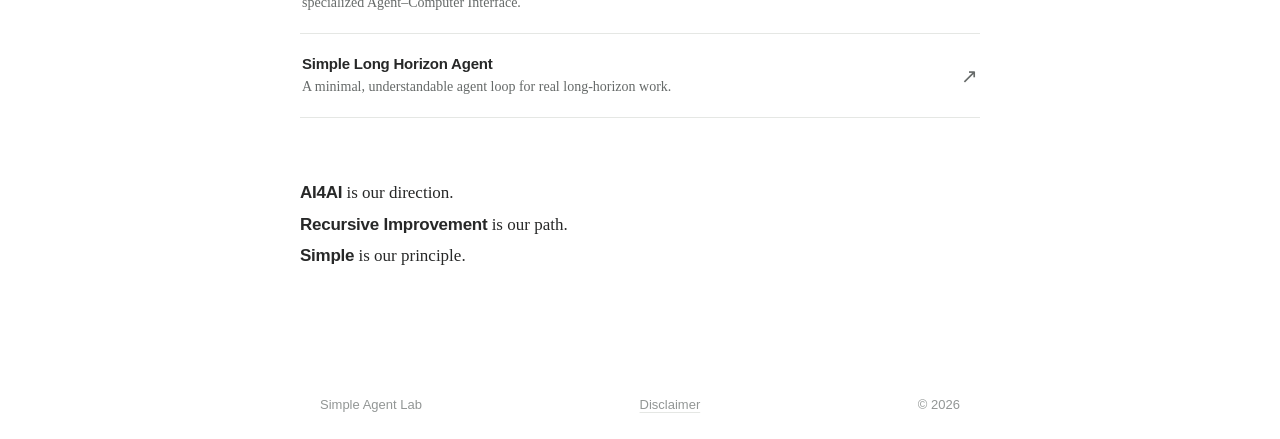
==== commit 0fdf179e: "Add the AI4AI survey paper page Bilingual (en/zh) project page for "On the Eve of AI4AI", with abstr" ====
--- a/index.html
+++ b/index.html
@@ -265,6 +265,29 @@
             <div class="work-item">
               <a
                 class="work-summary"
+                href="./ai4ai/"
+                aria-label="On the Eve of AI4AI — survey paper"
+              >
+                <span class="work-tag">
+                  <span class="lang-en" lang="en">Paper</span>
+                  <span class="lang-zh" lang="zh-CN">论文</span>
+                </span>
+                <strong>On the Eve of AI4AI</strong>
+                <small>
+                  <span class="lang-en" lang="en">From long-horizon agents to recursive self-improvement: definitions, reliable horizons, and a closure audit of 35 systems.</span>
+                  <span class="lang-zh" lang="zh-CN">从 long-horizon agent 到 recursive self-improvement：定义、可靠 horizon，以及 35 个系统的 closure audit。</span>
+                </small>
+              </a>
+              <span class="work-actions">
+                <a href="./ai4ai/">
+                  <span class="lang-en" lang="en">Read</span>
+                  <span class="lang-zh" lang="zh-CN">阅读</span>
+                </a>
+              </span>
+            </div>
+            <div class="work-item">
+              <a
+                class="work-summary"
                 href="https://arxiv.org/abs/2606.31551"
                 target="_blank"
                 rel="noreferrer"
--- a/assets/styles.css
+++ b/assets/styles.css
@@ -252,7 +252,21 @@
   font: 650 19px/1.5 var(--sans);
   letter-spacing: -.02em;
 }
-.project-page .subtitle { color: var(--soft); margin-bottom: 1.4rem; }
+.project-page .subtitle { color: var(--soft); margin-bottom: 1rem; }
+.project-page .authors {
+  margin-bottom: .45rem;
+  color: var(--soft);
+  font: 450 13.5px/1.75 var(--sans);
+}
+.project-page .affiliations {
+  margin-bottom: 1.6rem;
+  color: var(--faint);
+  font: 450 12px/1.7 var(--sans);
+}
+.project-page .authors sup, .project-page .affiliations sup {
+  font-size: 9px;
+  color: var(--faint);
+}
 .project-page h3 { margin: 2rem 0 .4rem; font: 700 1.02rem/1.35 var(--serif); }
 .page-actions {
   display: flex;
@@ -296,8 +310,69 @@
   background: var(--rule);
   font: 500 .82em ui-monospace, SFMono-Regular, Menlo, Consolas, monospace;
 }
+.project-page .doc { min-width: 0; }
+.toc-rail { display: none; }
+.project-page .abstract {
+  margin: 0 0 2.6rem;
+  padding-left: 20px;
+  border-left: 2px solid var(--rule);
+}
+.project-page .abstract p { margin: 0; color: var(--soft); font-size: 16px; }
+.project-page .abstract strong { color: var(--fg); }
+.project-page h2[id] { scroll-margin-top: 86px; }
+
+/* Wide viewports get a sticky contents rail in the left gutter while the article
+   column stays centered. Below 1200px there is no room, so the rail is dropped. */
+@media (min-width: 1200px) {
+  .project-page.has-toc {
+    max-width: none;
+    display: grid;
+    grid-template-columns: 1fr minmax(0, 760px) 1fr;
+  }
+  .project-page.has-toc .doc { grid-column: 2; }
+  .toc-rail {
+    display: block;
+    position: sticky;
+    top: 96px;
+    grid-column: 1;
+    justify-self: end;
+    width: 190px;
+    margin-right: 40px;
+    align-self: start;
+  }
+  .toc-title {
+    margin-bottom: 12px;
+    color: var(--faint);
+    font: 650 11px/1 var(--sans);
+    letter-spacing: .09em;
+    text-transform: uppercase;
+  }
+  .toc ul { margin: 0; list-style: none; }
+  .toc li { margin: 0; }
+  .toc a {
+    display: block;
+    padding: 5px 0 5px 12px;
+    border-left: 2px solid var(--rule);
+    color: var(--faint);
+    font: 450 13px/1.4 var(--sans);
+    text-decoration: none;
+  }
+  .toc a:hover { color: var(--fg); }
+  .toc a.is-active { border-left-color: var(--fg); color: var(--fg); }
+}
+
+.project-page .cover { margin: 0 0 2.4rem; }
+.project-page .cover img { border-radius: 16px; }
+.project-page .opening-note { font-size: 18px; line-height: 1.6; }
+/* Figures exported from the paper carry their own white background, so they are
+   plated on white in both themes rather than inverted. */
+.project-page figure.plate img { padding: 12px; background: #fff; }
 .table-scroll { margin: 1.4rem 0 1.8rem; overflow-x: auto; }
 .table-scroll table { min-width: 560px; }
+.table-scroll.narrow { max-width: 380px; }
+.table-scroll.narrow table { min-width: 0; }
+.project-page th.num, .project-page td.num { padding-right: 0; text-align: right; }
+.project-page th.nowrap, .project-page td.nowrap { white-space: nowrap; }
 .project-page table {
   width: 100%;
   border-collapse: collapse;
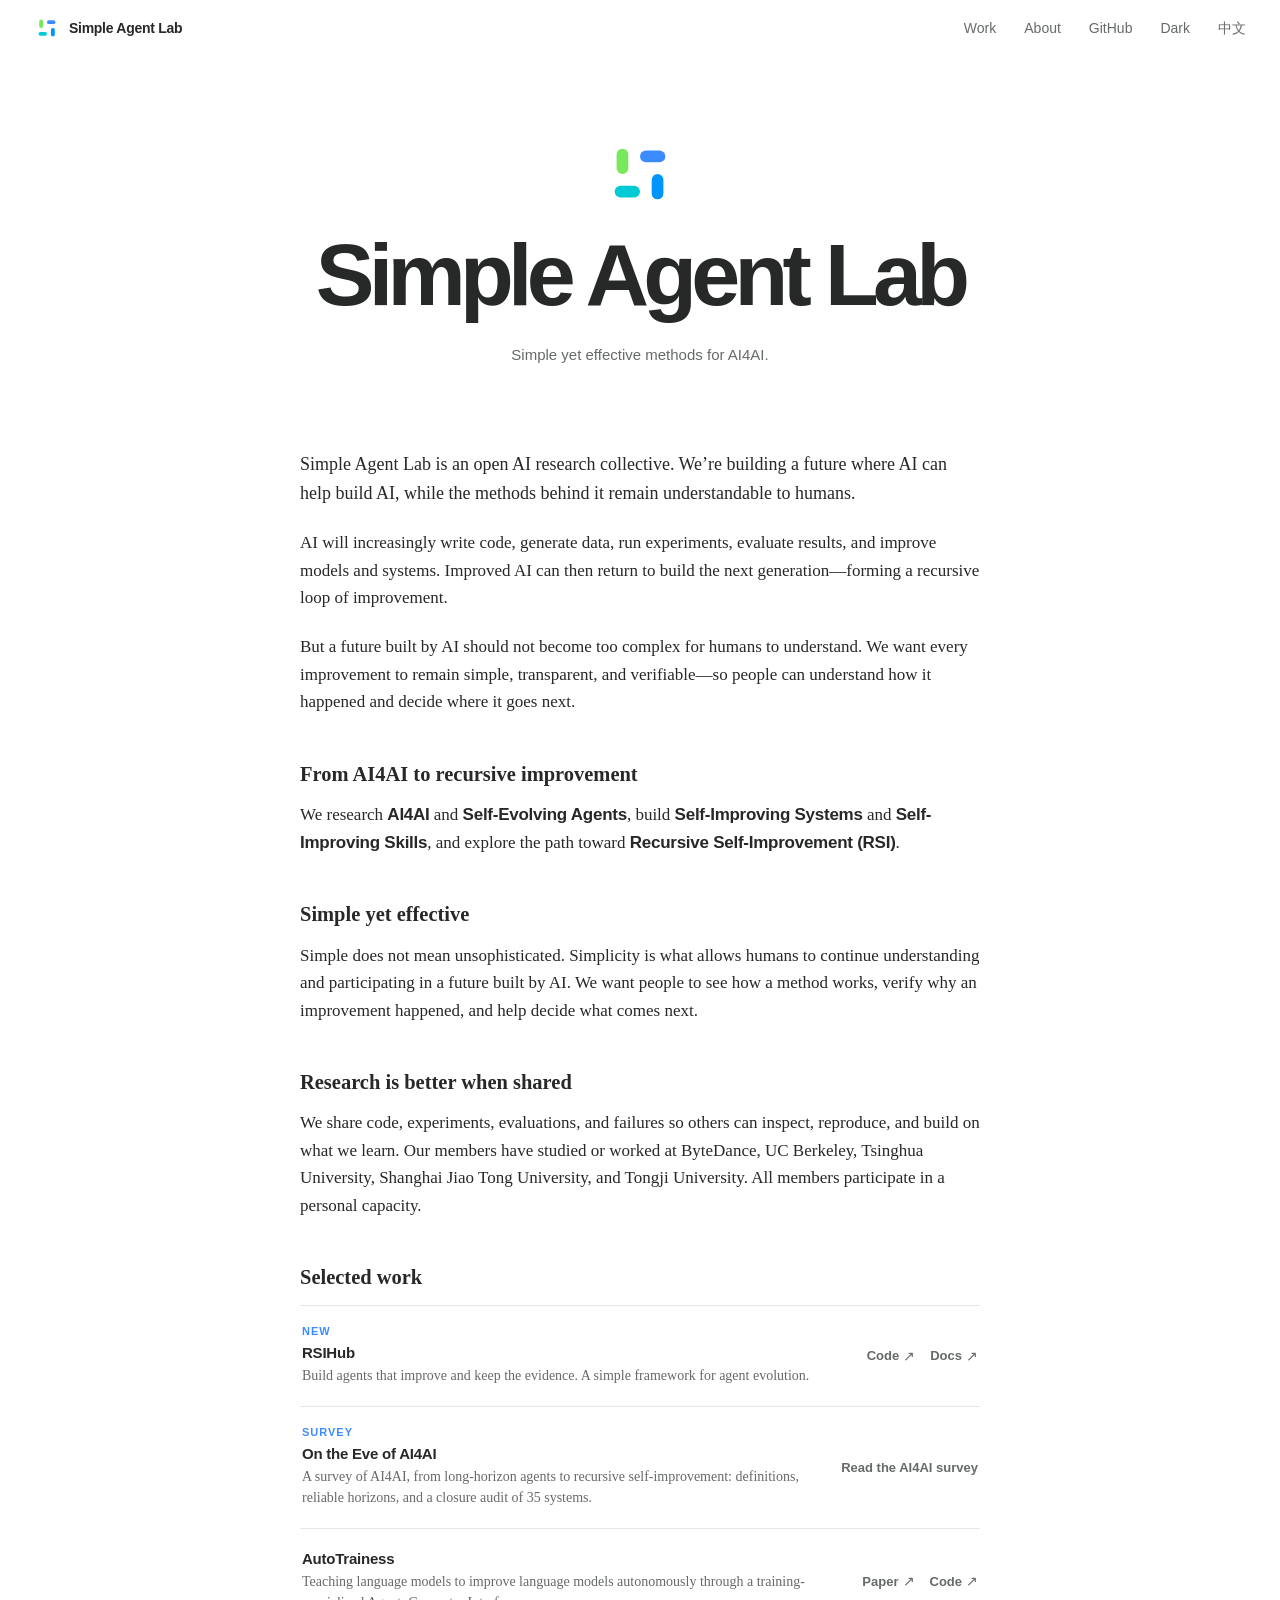
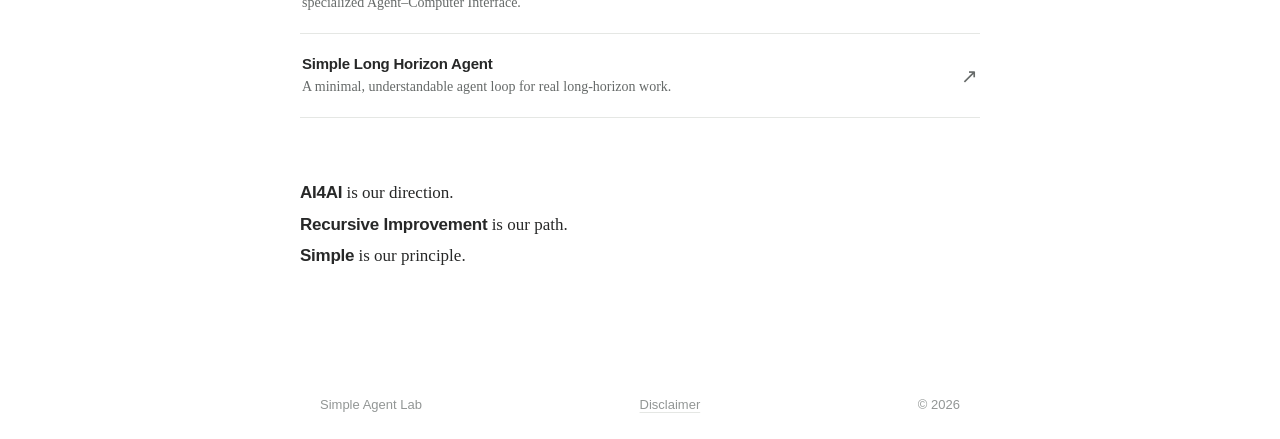
==== commit c85afbbe: "Make the AI4AI page findable as a survey The page ranked for nothing because a search engine had no " ====
--- a/index.html
+++ b/index.html
@@ -109,6 +109,23 @@
               "https://github.com/simple-agent-lab/RSIHub",
               "https://simpleagentlab.com/RSIHub/"
             ]
+          },
+          {
+            "@type": "ScholarlyArticle",
+            "@id": "https://simpleagentlab.com/ai4ai/#article",
+            "name": "On the Eve of AI4AI: A Survey of Long-Horizon Agents and Recursive Self-Improvement",
+            "url": "https://simpleagentlab.com/ai4ai/",
+            "description": "A survey of AI4AI (AI for AI): how far an AI system can reliably carry an improvement process from idea to a validated result, with a taxonomy, a closure audit of 35 systems, and the composition gap.",
+            "genre": "survey",
+            "datePublished": "2026-08-12",
+            "inLanguage": ["en", "zh-CN"],
+            "author": {
+              "@id": "https://simpleagentlab.com/#organization"
+            },
+            "publisher": {
+              "@id": "https://simpleagentlab.com/#organization"
+            },
+            "about": ["AI4AI", "Long-horizon agents", "Recursive self-improvement"]
           }
         ]
       }
@@ -266,22 +283,22 @@
               <a
                 class="work-summary"
                 href="./ai4ai/"
-                aria-label="On the Eve of AI4AI — survey paper"
+                aria-label="On the Eve of AI4AI — an AI4AI survey"
               >
                 <span class="work-tag">
-                  <span class="lang-en" lang="en">Paper</span>
-                  <span class="lang-zh" lang="zh-CN">论文</span>
+                  <span class="lang-en" lang="en">Survey</span>
+                  <span class="lang-zh" lang="zh-CN">综述</span>
                 </span>
                 <strong>On the Eve of AI4AI</strong>
                 <small>
-                  <span class="lang-en" lang="en">From long-horizon agents to recursive self-improvement: definitions, reliable horizons, and a closure audit of 35 systems.</span>
-                  <span class="lang-zh" lang="zh-CN">从 long-horizon agent 到 recursive self-improvement：定义、可靠 horizon，以及 35 个系统的 closure audit。</span>
+                  <span class="lang-en" lang="en">A survey of AI4AI, from long-horizon agents to recursive self-improvement: definitions, reliable horizons, and a closure audit of 35 systems.</span>
+                  <span class="lang-zh" lang="zh-CN">一篇 AI4AI 综述，从 long-horizon agent 到 recursive self-improvement：定义、可靠 horizon，以及 35 个系统的 closure audit。</span>
                 </small>
               </a>
               <span class="work-actions">
                 <a href="./ai4ai/">
-                  <span class="lang-en" lang="en">Read</span>
-                  <span class="lang-zh" lang="zh-CN">阅读</span>
+                  <span class="lang-en" lang="en">Read the AI4AI survey</span>
+                  <span class="lang-zh" lang="zh-CN">阅读 AI4AI 综述</span>
                 </a>
               </span>
             </div>
--- a/assets/styles.css
+++ b/assets/styles.css
@@ -256,15 +256,15 @@
 .project-page .authors {
   margin-bottom: .45rem;
   color: var(--soft);
-  font: 450 13.5px/1.75 var(--sans);
+  font: 450 12.5px/1.65 var(--sans);
 }
 .project-page .affiliations {
   margin-bottom: 1.6rem;
   color: var(--faint);
-  font: 450 12px/1.7 var(--sans);
+  font: 450 11.5px/1.6 var(--sans);
 }
 .project-page .authors sup, .project-page .affiliations sup {
-  font-size: 9px;
+  font-size: 8.5px;
   color: var(--faint);
 }
 .project-page h3 { margin: 2rem 0 .4rem; font: 700 1.02rem/1.35 var(--serif); }
@@ -280,9 +280,18 @@
   gap: 4px;
   color: var(--soft);
   font: 600 13px/1 var(--sans);
-  text-decoration: none;
-}
-.page-actions a:hover { color: var(--fg); text-decoration: underline; }
+  text-decoration: underline;
+  text-underline-offset: 3px;
+}
+.page-actions a:hover { color: var(--fg); }
+.page-actions .soon {
+  display: inline-flex;
+  align-items: center;
+  gap: 4px;
+  color: var(--faint);
+  font: 600 13px/1 var(--sans);
+  cursor: default;
+}
 .page-actions b { font: 400 14px/1 var(--sans); }
 .project-page figure { margin: 1.8rem 0 2rem; }
 .project-page figure img {
@@ -309,6 +318,21 @@
   border-radius: 5px;
   background: var(--rule);
   font: 500 .82em ui-monospace, SFMono-Regular, Menlo, Consolas, monospace;
+}
+.project-page .cite-block {
+  margin: 0 0 1.6rem;
+  overflow-x: auto;
+  padding: 14px 16px;
+  border: 1px solid var(--rule);
+  border-radius: 12px;
+}
+.project-page .cite-block pre { margin: 0; }
+.project-page .cite-block code {
+  padding: 0;
+  background: none;
+  color: var(--soft);
+  white-space: pre;
+  font: 500 12.5px/1.7 ui-monospace, SFMono-Regular, Menlo, Consolas, monospace;
 }
 .project-page .doc { min-width: 0; }
 .toc-rail { display: none; }
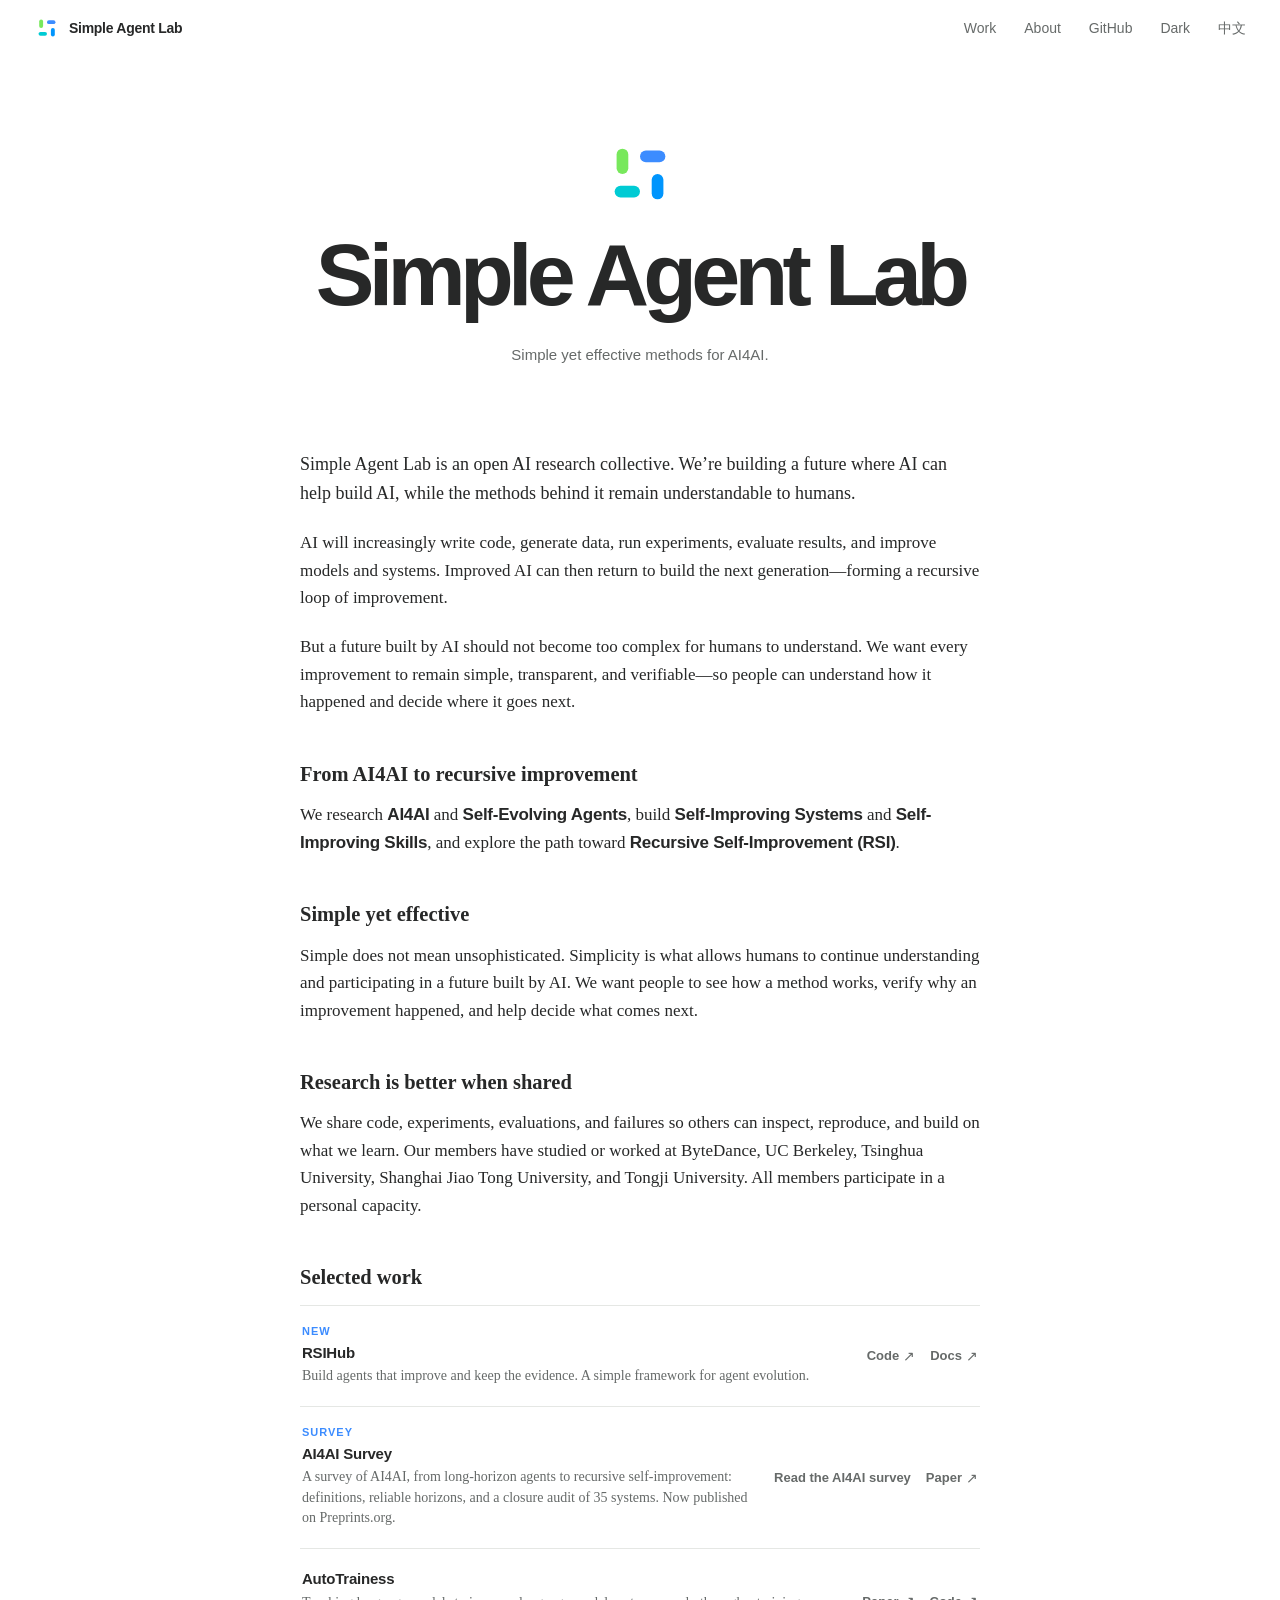
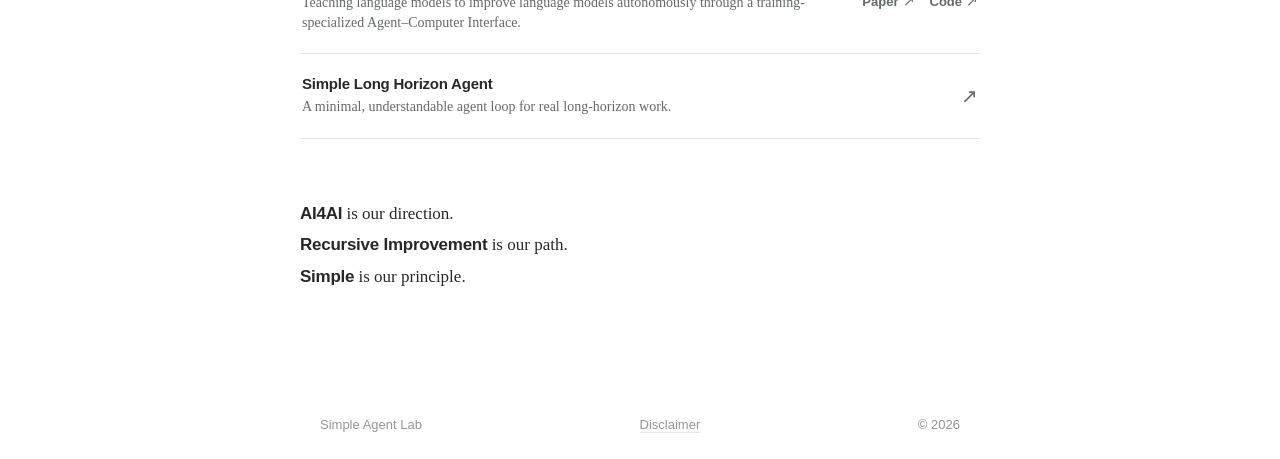
==== commit cc608c80: "Update the survey pages for the published Preprints.org record The survey is now published on Prepri" ====
--- a/index.html
+++ b/index.html
@@ -113,19 +113,22 @@
           {
             "@type": "ScholarlyArticle",
             "@id": "https://simpleagentlab.com/ai4ai/#article",
-            "name": "On the Eve of AI4AI: A Survey of Long-Horizon Agents and Recursive Self-Improvement",
+            "name": "AI4AI Survey: From Long-Horizon Agents to Recursive Self-Improvement—Definitions, Reliable Horizons, and Open Problems",
             "url": "https://simpleagentlab.com/ai4ai/",
-            "description": "A survey of AI4AI (AI for AI): how far an AI system can reliably carry an improvement process from idea to a validated result, with a taxonomy, a closure audit of 35 systems, and the composition gap.",
+            "description": "A survey of AI4AI (AI for AI): how far an AI system can reliably carry an improvement process from idea to a validated result, a taxonomy for locating where the loop closes, a closure audit of 35 systems, and the composition gap that bounds recursive self-improvement.",
             "genre": "survey",
-            "datePublished": "2026-08-12",
+            "datePublished": "2026-08-28",
             "inLanguage": ["en", "zh-CN"],
-            "author": {
-              "@id": "https://simpleagentlab.com/#organization"
-            },
             "publisher": {
               "@id": "https://simpleagentlab.com/#organization"
             },
-            "about": ["AI4AI", "Long-horizon agents", "Recursive self-improvement"]
+            "about": [
+              "AI4AI",
+              "Long-horizon agents",
+              "Recursive self-improvement",
+              "Self-improving systems",
+              "Agent evaluation"
+            ]
           }
         ]
       }
@@ -283,22 +286,27 @@
               <a
                 class="work-summary"
                 href="./ai4ai/"
-                aria-label="On the Eve of AI4AI — an AI4AI survey"
+                aria-label="AI4AI Survey — from long-horizon agents to recursive self-improvement"
               >
                 <span class="work-tag">
                   <span class="lang-en" lang="en">Survey</span>
                   <span class="lang-zh" lang="zh-CN">综述</span>
                 </span>
-                <strong>On the Eve of AI4AI</strong>
+                <strong>AI4AI Survey</strong>
                 <small>
-                  <span class="lang-en" lang="en">A survey of AI4AI, from long-horizon agents to recursive self-improvement: definitions, reliable horizons, and a closure audit of 35 systems.</span>
-                  <span class="lang-zh" lang="zh-CN">一篇 AI4AI 综述，从 long-horizon agent 到 recursive self-improvement：定义、可靠 horizon，以及 35 个系统的 closure audit。</span>
+                  <span class="lang-en" lang="en">A survey of AI4AI, from long-horizon agents to recursive self-improvement: definitions, reliable horizons, and a closure audit of 35 systems. Now published on Preprints.org.</span>
+                  <span class="lang-zh" lang="zh-CN">一篇 AI4AI 综述，从 long-horizon agent 到 recursive self-improvement：定义、可靠 horizon，以及 35 个系统的 closure audit。已在 Preprints.org 正式发布。</span>
                 </small>
               </a>
               <span class="work-actions">
                 <a href="./ai4ai/">
                   <span class="lang-en" lang="en">Read the AI4AI survey</span>
                   <span class="lang-zh" lang="zh-CN">阅读 AI4AI 综述</span>
+                </a>
+                <a href="https://doi.org/10.20944/preprints202608.2108.v1" target="_blank" rel="noreferrer">
+                  <span class="lang-en" lang="en">Paper</span>
+                  <span class="lang-zh" lang="zh-CN">论文</span>
+                  <b aria-hidden="true">↗</b>
                 </a>
               </span>
             </div>
